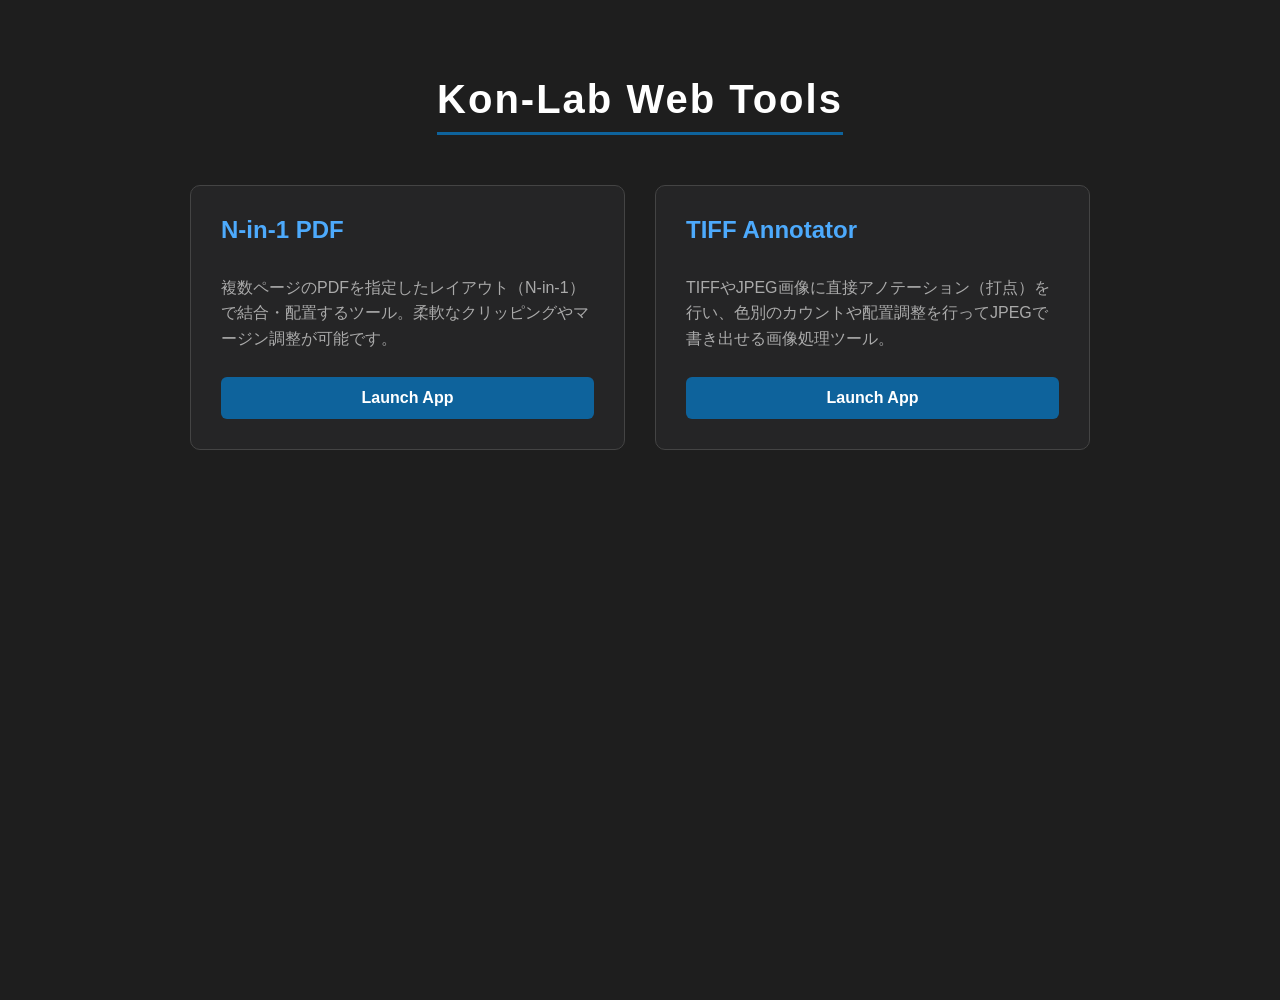
==== index.html @ 0b9117b5 "Design: Add professional favicon to portal and all tools" ====
<!DOCTYPE html>
<html lang="ja">
<head>
    <meta charset="UTF-8">
    <meta name="viewport" content="width=device-width, initial-scale=1.0">
    <title>Kon-Lab Web Tools</title>
    <link rel="icon" type="image/png" href="favicon.png">
    <style>
        body {
            font-family: 'Inter', 'Segoe UI', Tahoma, Geneva, Verdana, sans-serif;
            background-color: #1e1e1e;
            color: #eee;
            display: flex;
            flex-direction: column;
            align-items: center;
            padding: 50px 20px;
            margin: 0;
            min-height: 100vh;
        }
        h1 {
            color: #fff;
            margin-bottom: 50px;
            border-bottom: 3px solid #0e639c;
            padding-bottom: 10px;
            font-size: 2.5rem;
            letter-spacing: 0.05em;
        }
        .grid {
            display: grid;
            grid-template-columns: repeat(auto-fit, minmax(320px, 1fr));
            gap: 30px;
            max-width: 900px;
            width: 100%;
        }
        .card {
            background-color: #252526;
            border: 1px solid #444;
            border-radius: 10px;
            padding: 30px;
            transition: transform 0.2s, box-shadow 0.2s, border-color 0.2s;
            text-decoration: none;
            color: inherit;
            display: flex;
            flex-direction: column;
        }
        .card:hover {
            transform: translateY(-5px);
            box-shadow: 0 15px 30px rgba(0,0,0,0.4);
            border-color: #0e639c;
        }
        .card h2 {
            margin-top: 0;
            color: #4daafc;
            font-size: 1.5rem;
            margin-bottom: 15px;
        }
        .card p {
            color: #aaa;
            line-height: 1.6;
            flex-grow: 1;
            margin-bottom: 25px;
        }
        .card .btn {
            display: inline-block;
            background-color: #0e639c;
            color: white;
            padding: 12px 20px;
            text-align: center;
            border-radius: 6px;
            font-weight: bold;
            transition: background-color 0.2s;
        }
        .card:hover .btn {
            background-color: #1177bb;
        }
    </style>
</head>
<body>
    <h1>Kon-Lab Web Tools</h1>
    <div class="grid">
        <a href="n-in-1-pdf/" class="card">
            <h2>N-in-1 PDF</h2>
            <p>複数ページのPDFを指定したレイアウト（N-in-1）で結合・配置するツール。柔軟なクリッピングやマージン調整が可能です。</p>
            <div class="btn">Launch App</div>
        </a>
        <a href="tiff-annotator/" class="card">
            <h2>TIFF Annotator</h2>
            <p>TIFFやJPEG画像に直接アノテーション（打点）を行い、色別のカウントや配置調整を行ってJPEGで書き出せる画像処理ツール。</p>
            <div class="btn">Launch App</div>
        </a>
    </div>
</body>
</html>
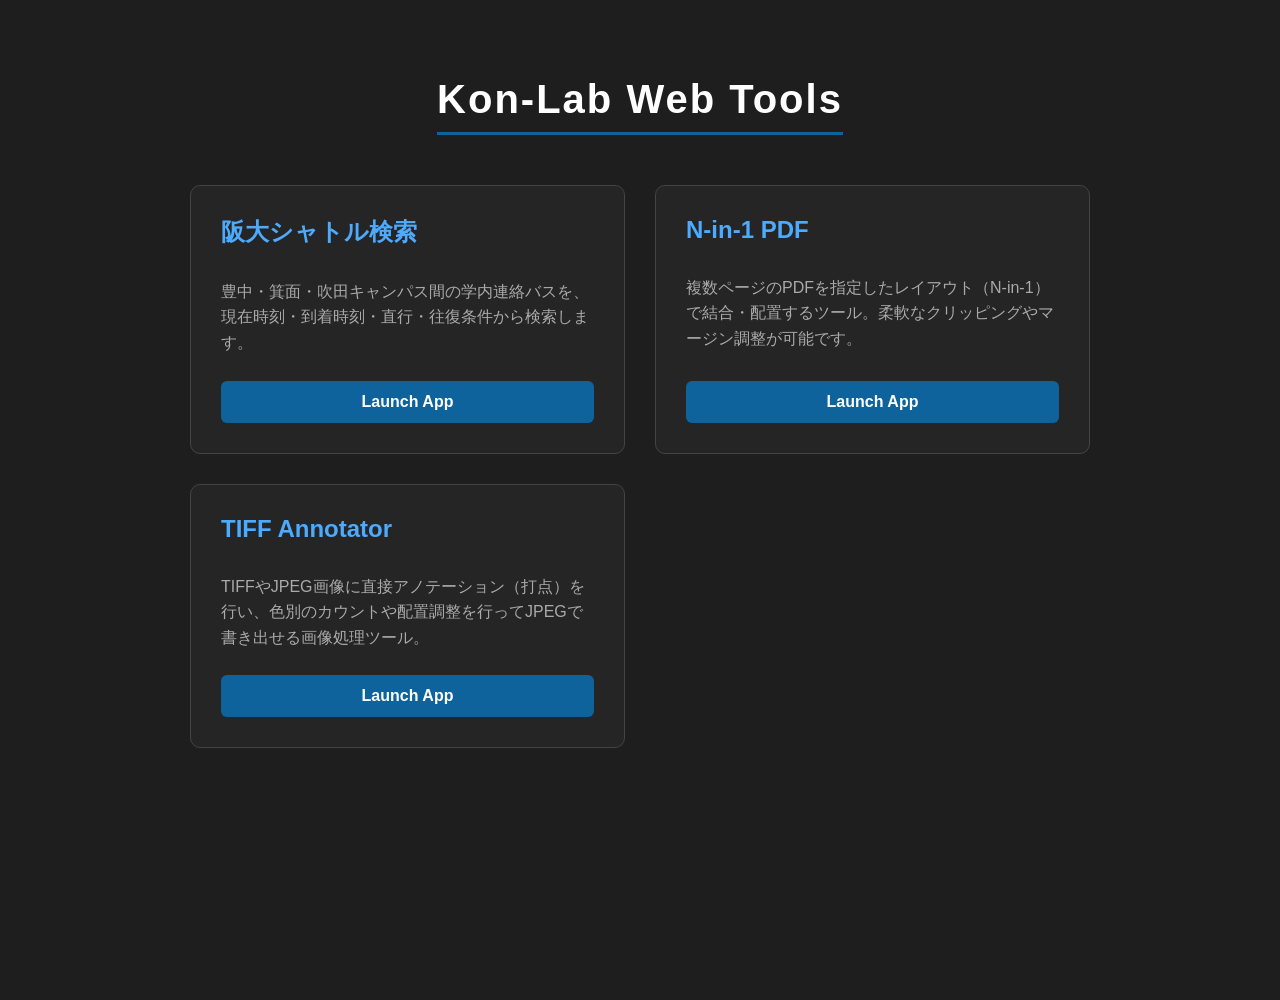
==== commit 08ecfb12: "Link campus bus app from tools index" ====
--- a/index.html
+++ b/index.html
@@ -4,7 +4,7 @@
     <meta charset="UTF-8">
     <meta name="viewport" content="width=device-width, initial-scale=1.0">
     <title>Kon-Lab Web Tools</title>
-    <link rel="icon" type="image/png" href="favicon.png">
+    <link rel="icon" href="data:image/svg+xml,<svg xmlns=%22http://www.w3.org/2000/svg%22 viewBox=%220 0 100 100%22><text y=%22.9em%22 font-size=%2290%22>🧪</text></svg>">
     <style>
         body {
             font-family: 'Inter', 'Segoe UI', Tahoma, Geneva, Verdana, sans-serif;
@@ -78,6 +78,11 @@
 <body>
     <h1>Kon-Lab Web Tools</h1>
     <div class="grid">
+        <a href="campus-bus/" class="card">
+            <h2>阪大シャトル検索</h2>
+            <p>豊中・箕面・吹田キャンパス間の学内連絡バスを、現在時刻・到着時刻・直行・往復条件から検索します。</p>
+            <div class="btn">Launch App</div>
+        </a>
         <a href="n-in-1-pdf/" class="card">
             <h2>N-in-1 PDF</h2>
             <p>複数ページのPDFを指定したレイアウト（N-in-1）で結合・配置するツール。柔軟なクリッピングやマージン調整が可能です。</p>
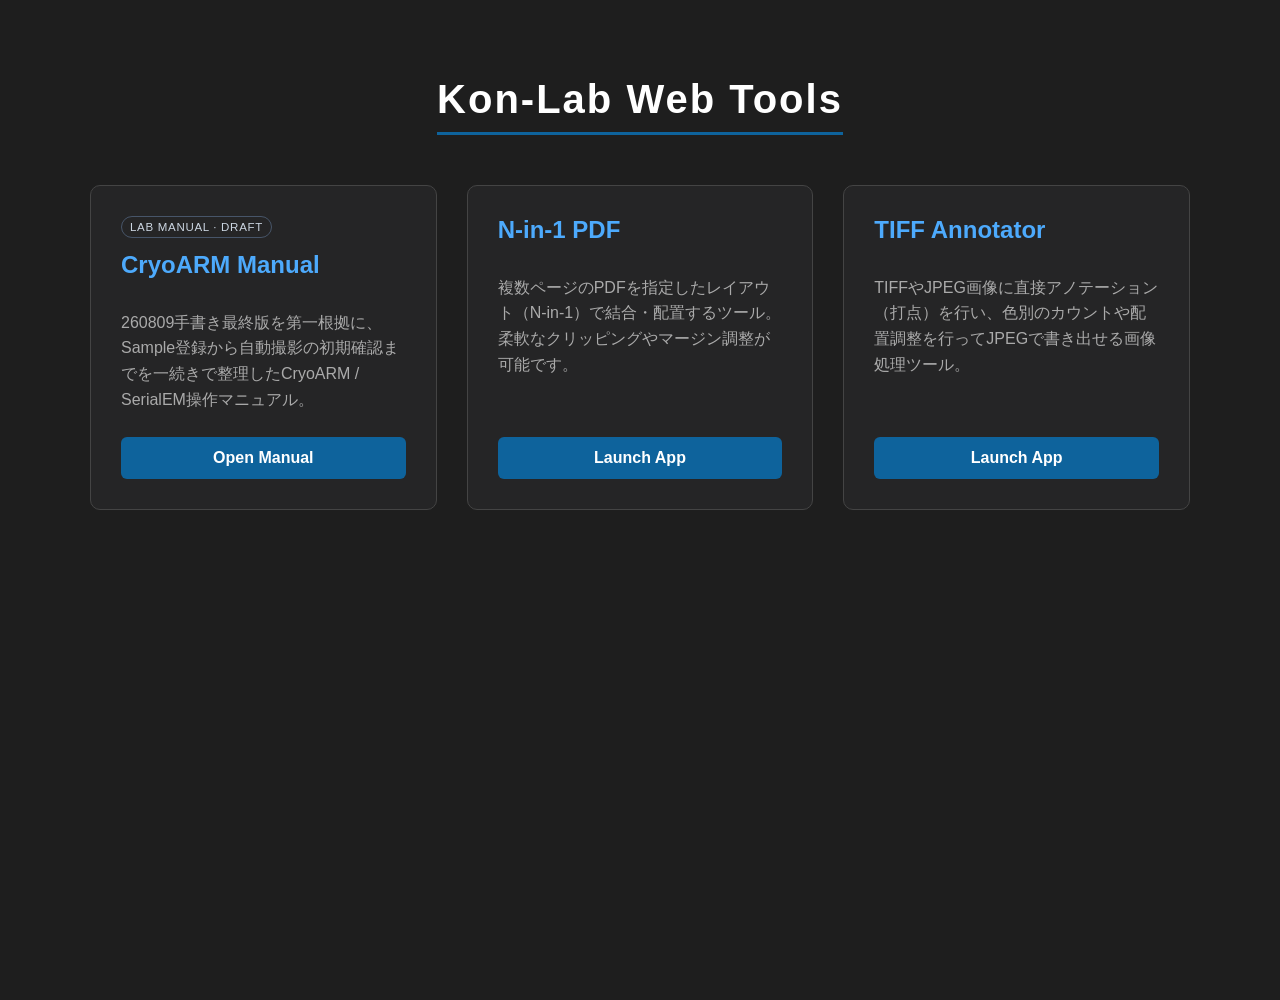
==== commit b2edbd6a: "feat: link CryoARM manual from Kon-Lab tools index" ====
--- a/index.html
+++ b/index.html
@@ -6,82 +6,26 @@
     <title>Kon-Lab Web Tools</title>
     <link rel="icon" href="data:image/svg+xml,<svg xmlns=%22http://www.w3.org/2000/svg%22 viewBox=%220 0 100 100%22><text y=%22.9em%22 font-size=%2290%22>🧪</text></svg>">
     <style>
-        body {
-            font-family: 'Inter', 'Segoe UI', Tahoma, Geneva, Verdana, sans-serif;
-            background-color: #1e1e1e;
-            color: #eee;
-            display: flex;
-            flex-direction: column;
-            align-items: center;
-            padding: 50px 20px;
-            margin: 0;
-            min-height: 100vh;
-        }
-        h1 {
-            color: #fff;
-            margin-bottom: 50px;
-            border-bottom: 3px solid #0e639c;
-            padding-bottom: 10px;
-            font-size: 2.5rem;
-            letter-spacing: 0.05em;
-        }
-        .grid {
-            display: grid;
-            grid-template-columns: repeat(auto-fit, minmax(320px, 1fr));
-            gap: 30px;
-            max-width: 900px;
-            width: 100%;
-        }
-        .card {
-            background-color: #252526;
-            border: 1px solid #444;
-            border-radius: 10px;
-            padding: 30px;
-            transition: transform 0.2s, box-shadow 0.2s, border-color 0.2s;
-            text-decoration: none;
-            color: inherit;
-            display: flex;
-            flex-direction: column;
-        }
-        .card:hover {
-            transform: translateY(-5px);
-            box-shadow: 0 15px 30px rgba(0,0,0,0.4);
-            border-color: #0e639c;
-        }
-        .card h2 {
-            margin-top: 0;
-            color: #4daafc;
-            font-size: 1.5rem;
-            margin-bottom: 15px;
-        }
-        .card p {
-            color: #aaa;
-            line-height: 1.6;
-            flex-grow: 1;
-            margin-bottom: 25px;
-        }
-        .card .btn {
-            display: inline-block;
-            background-color: #0e639c;
-            color: white;
-            padding: 12px 20px;
-            text-align: center;
-            border-radius: 6px;
-            font-weight: bold;
-            transition: background-color 0.2s;
-        }
-        .card:hover .btn {
-            background-color: #1177bb;
-        }
+        body { font-family: 'Inter','Segoe UI',Tahoma,Geneva,Verdana,sans-serif; background-color:#1e1e1e; color:#eee; display:flex; flex-direction:column; align-items:center; padding:50px 20px; margin:0; min-height:100vh; }
+        h1 { color:#fff; margin-bottom:50px; border-bottom:3px solid #0e639c; padding-bottom:10px; font-size:2.5rem; letter-spacing:.05em; }
+        .grid { display:grid; grid-template-columns:repeat(auto-fit,minmax(320px,1fr)); gap:30px; max-width:1100px; width:100%; }
+        .card { background-color:#252526; border:1px solid #444; border-radius:10px; padding:30px; transition:transform .2s,box-shadow .2s,border-color .2s; text-decoration:none; color:inherit; display:flex; flex-direction:column; }
+        .card:hover { transform:translateY(-5px); box-shadow:0 15px 30px rgba(0,0,0,.4); border-color:#0e639c; }
+        .card h2 { margin-top:0; color:#4daafc; font-size:1.5rem; margin-bottom:15px; }
+        .card p { color:#aaa; line-height:1.6; flex-grow:1; margin-bottom:25px; }
+        .card .btn { display:inline-block; background-color:#0e639c; color:white; padding:12px 20px; text-align:center; border-radius:6px; font-weight:bold; transition:background-color .2s; }
+        .card:hover .btn { background-color:#1177bb; }
+        .badge { display:inline-block; width:max-content; font-size:.72rem; letter-spacing:.06em; color:#cbd5e1; border:1px solid #475569; border-radius:999px; padding:4px 8px; margin-bottom:13px; }
     </style>
 </head>
 <body>
     <h1>Kon-Lab Web Tools</h1>
     <div class="grid">
-        <a href="campus-bus/" class="card">
-            <h2>阪大シャトル検索</h2>
-            <p>豊中・箕面・吹田キャンパス間の学内連絡バスを、現在時刻・到着時刻・直行・往復条件から検索します。</p>
-            <div class="btn">Launch App</div>
+        <a href="cryoarm-manual/" class="card">
+            <span class="badge">LAB MANUAL · DRAFT</span>
+            <h2>CryoARM Manual</h2>
+            <p>260809手書き最終版を第一根拠に、Sample登録から自動撮影の初期確認までを一続きで整理したCryoARM / SerialEM操作マニュアル。</p>
+            <div class="btn">Open Manual</div>
         </a>
         <a href="n-in-1-pdf/" class="card">
             <h2>N-in-1 PDF</h2>
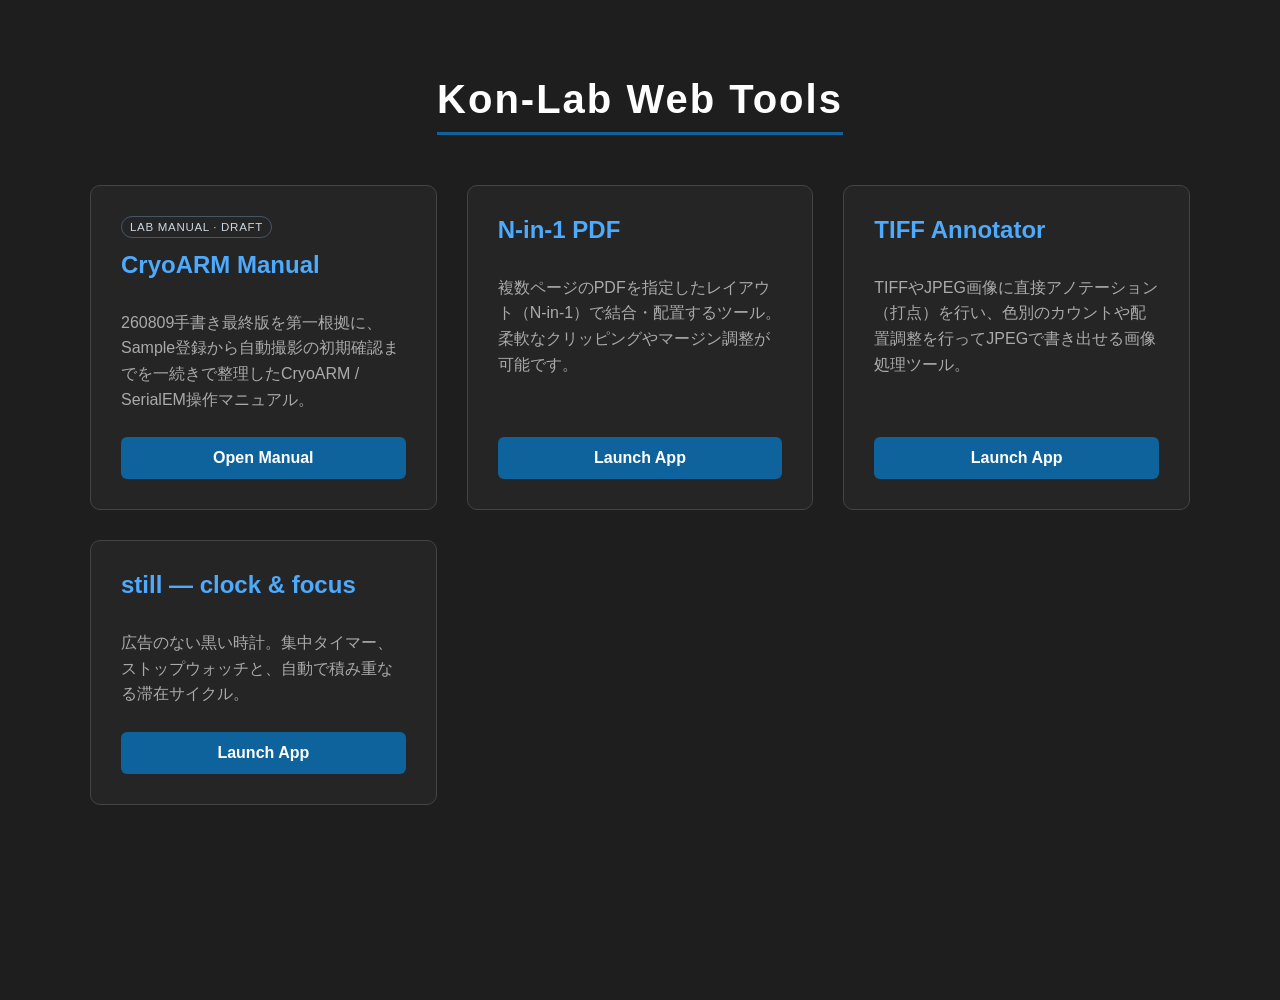
==== commit 5ad17d61: "Publish still clock with focus and automatic stay cycles" ====
--- a/index.html
+++ b/index.html
@@ -37,6 +37,12 @@
             <p>TIFFやJPEG画像に直接アノテーション（打点）を行い、色別のカウントや配置調整を行ってJPEGで書き出せる画像処理ツール。</p>
             <div class="btn">Launch App</div>
         </a>
+        <a href="still/" class="card">
+            <h2>still — clock &amp; focus</h2>
+            <p>広告のない黒い時計。集中タイマー、ストップウォッチと、自動で積み重なる滞在サイクル。</p>
+            <div class="btn">Launch App</div>
+        </a>
     </div>
 </body>
 </html>
+
